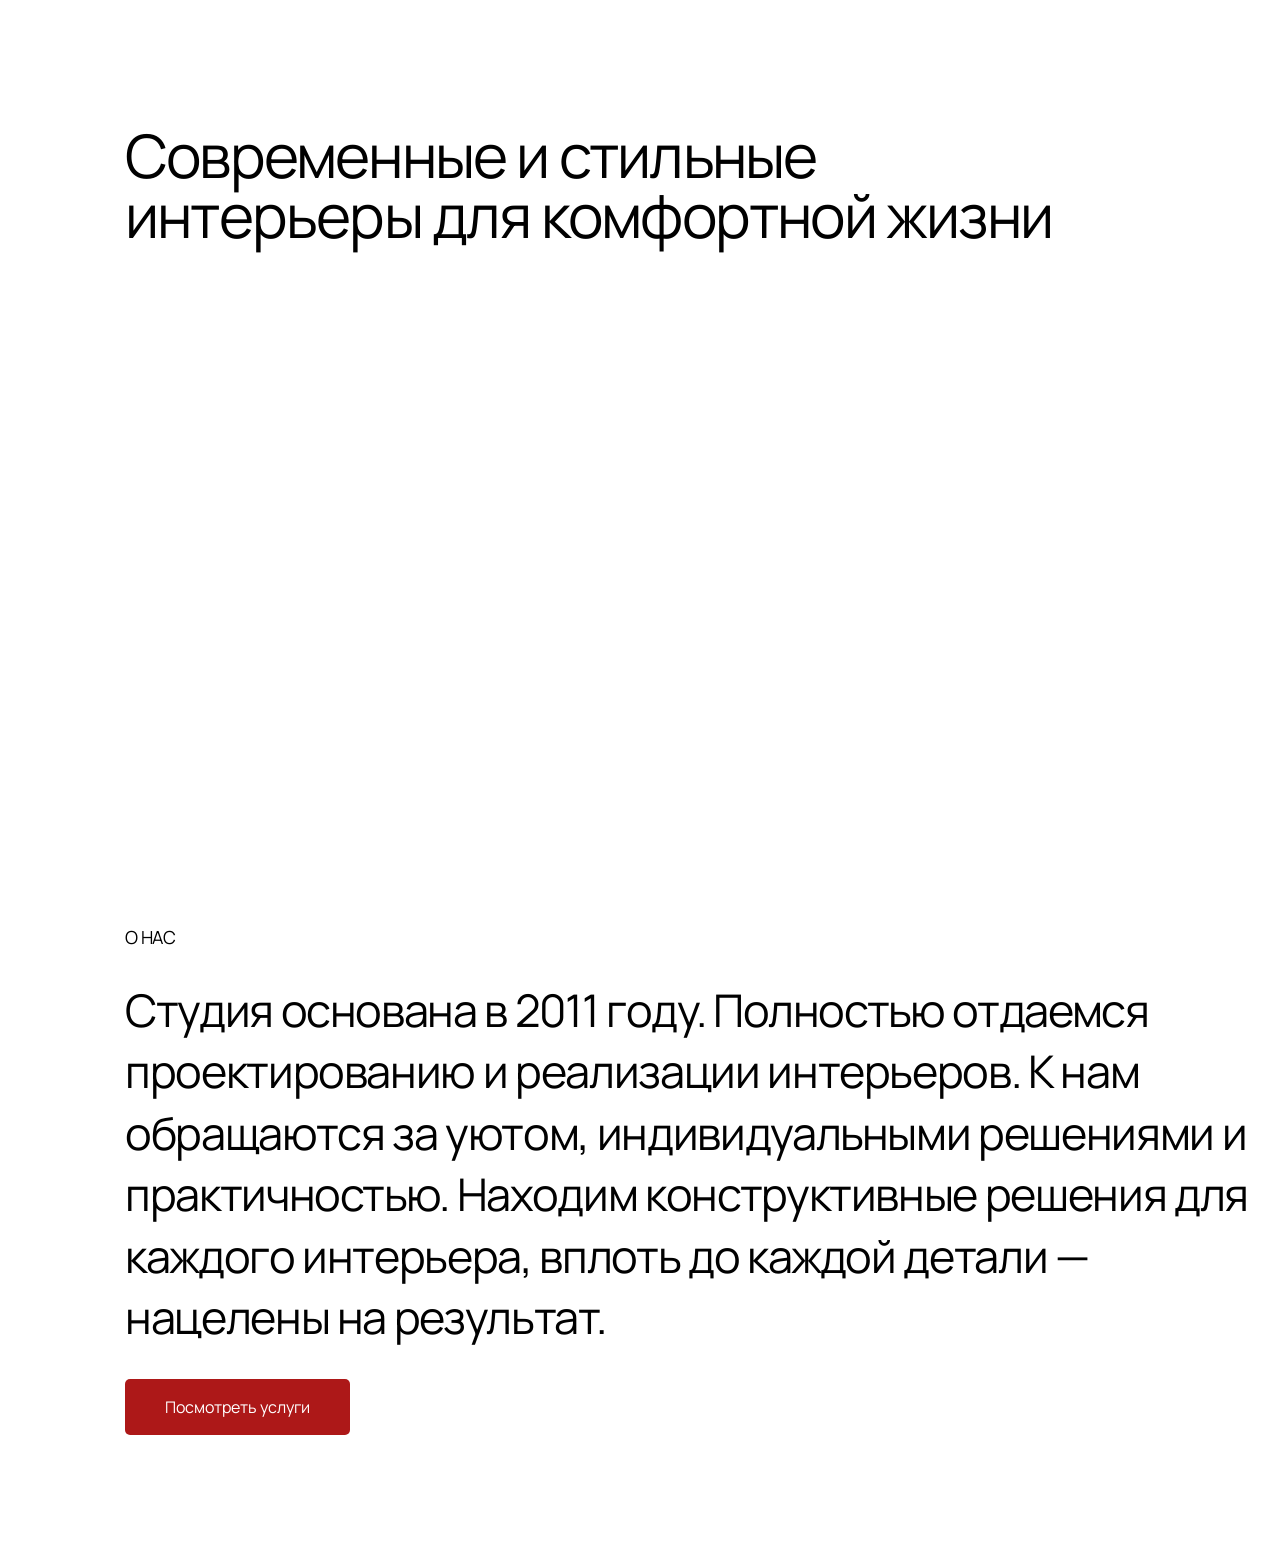
==== index.html @ d0209b39 "Add files via upload" ====
<!DOCTYPE html>
<html lang="ru">
  <head>
    <meta charset="UTF-8" />
    <title>Метрика</title>
    <link rel="preconnect" href="https://fonts.googleapis.com" />
    <link rel="preconnect" href="https://fonts.gstatic.com" crossorigin />
    <link
      href="https://fonts.googleapis.com/css2?family=Manrope&display=swap"
      rel="stylesheet"
    />
    <link rel="stylesheet" href="reset.css" />
    <link rel="stylesheet" href="main.css" />
  </head>
  <body>
    <div class="container">
      <h1 style="width: 956px">
        Современные и стильные интерьеры для комфортной жизни
      </h1>
      <div class="interior">
        <p class="image-text">
          Мы - команда квалифицированных дизайнеров и архитекторов, занимающихся
          разработкой и реализацией дизайн-проектов
        </p>
      </div>
      <h2 style="margin-top: 150px">О НАС</h2>
      <p class="description">
        Студия основана в 2011 году. Полностью отдаемся проектированию и
        реализации интерьеров. К нам обращаются за уютом, индивидуальными
        решениями и практичностью. Находим конструктивные решения для каждого
        интерьера, вплоть до каждой детали — нацелены на результат.
      </p>
      <a>Посмотреть услуги</a>
    </div>
  </body>
</html>
---- main.css ----
body {
  font-family: "Manrope", sans-serif;
  width: 100%;
  background: #f5f5f5;
}

.container {
  margin: 0 auto;
  width: 1400px;
  background: #fff;
  padding: 125px;
}

.interior {
  margin-top: 30px;
  padding-top: 379px;
  padding-left: 40px;
  height: 500px;
  width: 1150px;
  background-image: url(/resourses/interior.png);
}

.image-text {
  width: 430px;
  font-weight: 400;
  font-size: 20px;
  line-height: 27px;
  letter-spacing: -0.03em;
  color: #fff;
}

h1 {
  font-size: 60px;
  font-weight: 400;
  line-height: 60px;
  text-align: left;
  letter-spacing: -0.03em;
}

h2 {
  font-size: 18px;
  font-weight: 400;
  line-height: 25px;
  letter-spacing: -0.03em;
  text-align: left;
}

p.description {
  margin-top: 30px;
  font-size: 45px;
  font-weight: 400;
  line-height: 61.47px;
  letter-spacing: -0.03em;
  text-align: left;
}

a {
  margin-top: 30px;
  display: inline-block;
  padding: 20px 40px;
  border-radius: 5px;
  background-color: #ad1818;
  color: #fff;
}
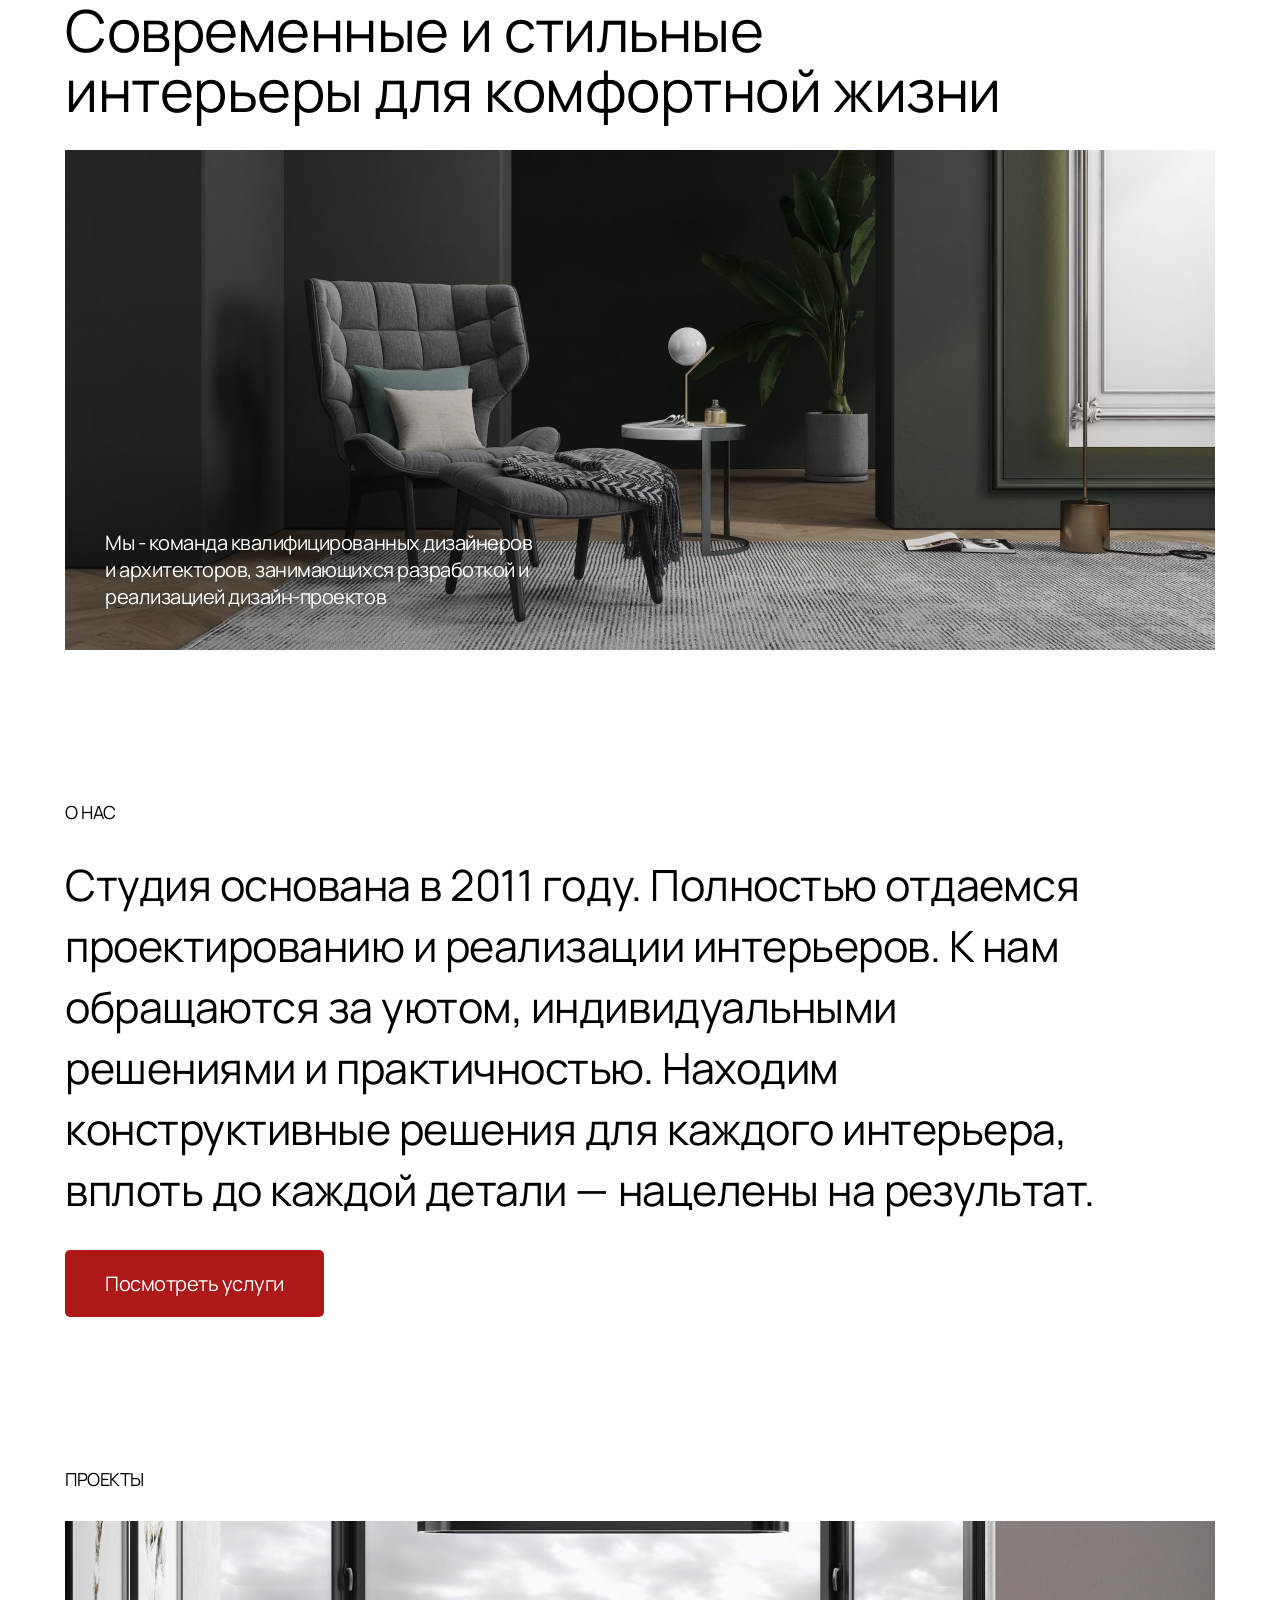
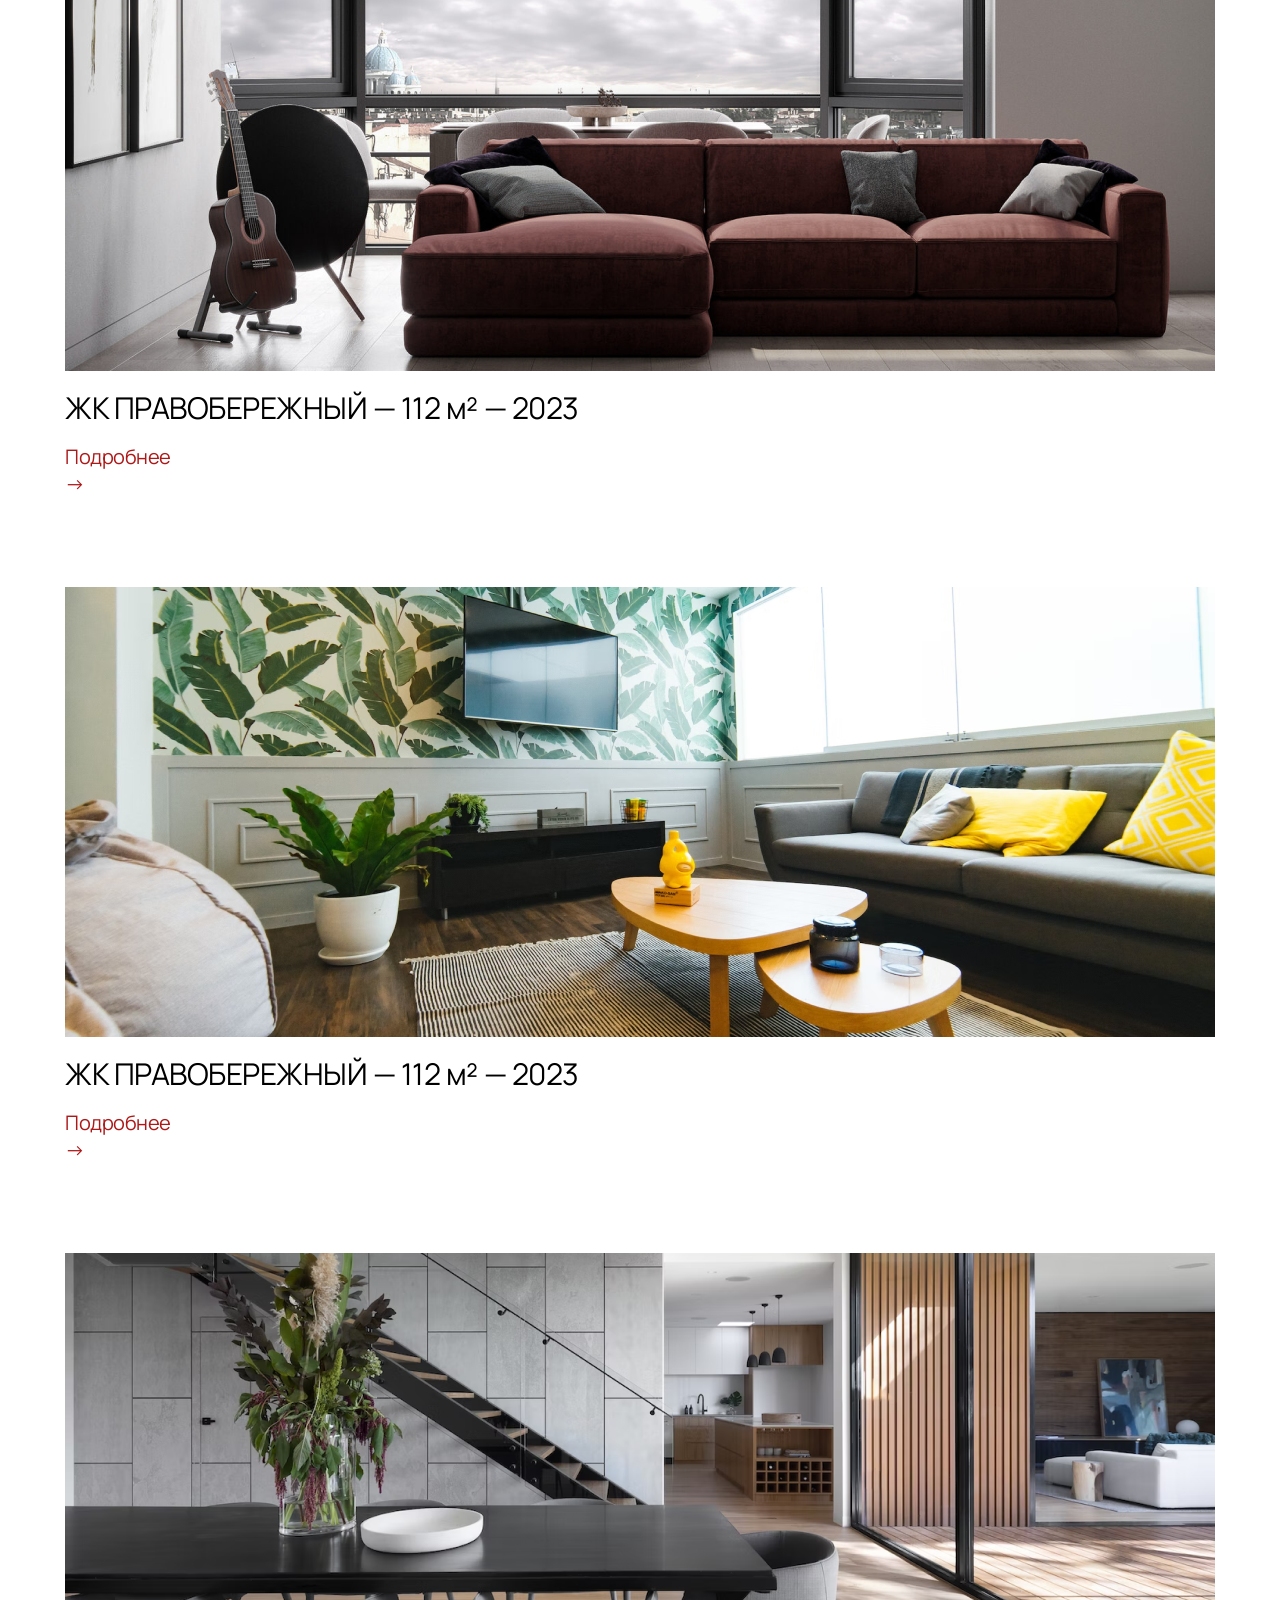
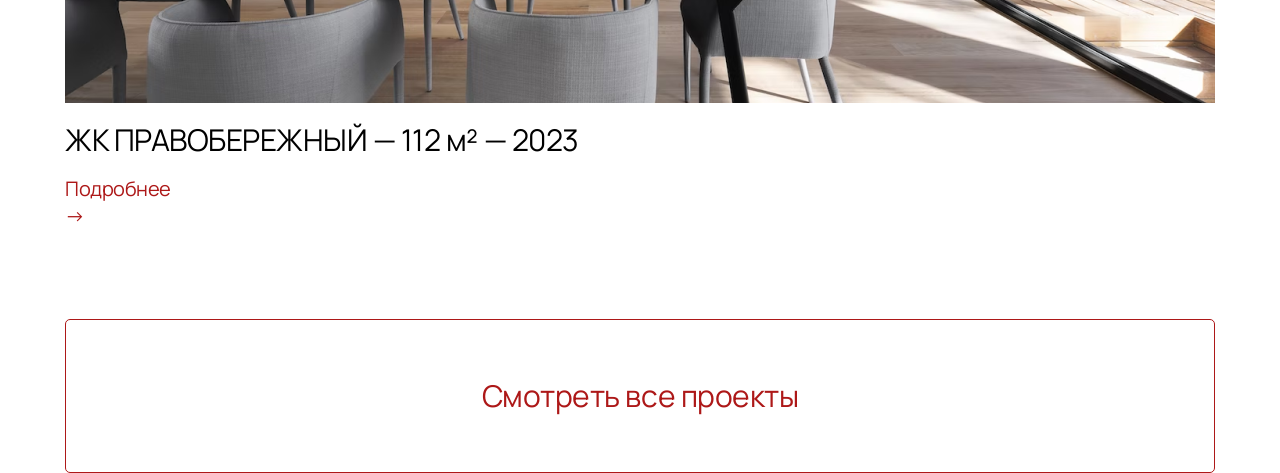
==== commit 8281d0c1: "Add files via upload" ====
--- a/index.html
+++ b/index.html
@@ -1,36 +1,72 @@
 <!DOCTYPE html>
 <html lang="ru">
-  <head>
-    <meta charset="UTF-8" />
-    <title>Метрика</title>
-    <link rel="preconnect" href="https://fonts.googleapis.com" />
-    <link rel="preconnect" href="https://fonts.gstatic.com" crossorigin />
-    <link
-      href="https://fonts.googleapis.com/css2?family=Manrope&display=swap"
-      rel="stylesheet"
-    />
-    <link rel="stylesheet" href="reset.css" />
-    <link rel="stylesheet" href="main.css" />
-  </head>
-  <body>
-    <div class="container">
-      <h1 style="width: 956px">
-        Современные и стильные интерьеры для комфортной жизни
-      </h1>
-      <div class="interior">
-        <p class="image-text">
-          Мы - команда квалифицированных дизайнеров и архитекторов, занимающихся
-          разработкой и реализацией дизайн-проектов
+
+<head>
+  <meta charset="UTF-8" />
+  <title>Метрика</title>
+  <link rel="preconnect" href="https://fonts.googleapis.com" />
+  <link rel="preconnect" href="https://fonts.gstatic.com" crossorigin />
+  <link href="https://fonts.googleapis.com/css2?family=Manrope:wght@200..800&display=swap" rel="stylesheet" />
+  <link rel="stylesheet" href="./style/reset.css" />
+  <link rel="stylesheet" href="./style/main.css" />
+</head>
+
+<body>
+  <main>
+
+    <section>
+      <div class="hero">
+        <h1>Современные и стильные интерьеры для комфортной жизни</h1>
+        <div class="hero__interior">
+          <p class="hero__text">Мы - команда квалифицированных дизайнеров и архитекторов, занимающихся разработкой и
+            реализацией
+            дизайн-проектов</p>
+        </div>
+      </div>
+    </section>
+
+    <section>
+      <div class="about">
+        <h2>О НАС</h2>
+        <p class="about__text">
+          Студия основана в 2011 году. Полностью отдаемся проектированию и реализации интерьеров. К нам обращаются за
+          уютом, индивидуальными решениями и практичностью. Находим конструктивные решения для каждого интерьера, вплоть
+          до каждой детали — нацелены на результат.
         </p>
+        <a class="about__btn" href="#">Посмотреть услуги</a>
       </div>
-      <h2 style="margin-top: 150px">О НАС</h2>
-      <p class="description">
-        Студия основана в 2011 году. Полностью отдаемся проектированию и
-        реализации интерьеров. К нам обращаются за уютом, индивидуальными
-        решениями и практичностью. Находим конструктивные решения для каждого
-        интерьера, вплоть до каждой детали — нацелены на результат.
-      </p>
-      <a>Посмотреть услуги</a>
-    </div>
-  </body>
-</html>
+    </section>
+
+
+    <section>
+      <div class="projects">
+        <h2>ПРОЕКТЫ</h2>
+        <ul class="">
+
+          <li class="projects__list">
+            <img class="projects__red-sofa" src="./img/red sofa.png" alt="">
+            <h3 class="projects__title">ЖК ПРАВОБЕРЕЖНЫЙ — 112 м² — 2023</h3>
+            <a class="projects__more" href="#">Подробнее →</a>
+          </li>
+
+          <li class="projects__list">
+            <img class="projects__bright-room" src="./img/bright room.png" alt="">
+            <h3 class="projects__title">ЖК ПРАВОБЕРЕЖНЫЙ — 112 м² — 2023</h3>
+            <a class="projects__more" href="#">Подробнее →</a>
+          </li>
+
+          <li class="projects__list">
+            <img class="projects__black-table" src="./img/black table.png" alt="">
+            <h3 class="projects__title">ЖК ПРАВОБЕРЕЖНЫЙ — 112 м² — 2023</h3>
+            <a class="projects__more" href="#">Подробнее →</a>
+          </li>
+        </ul>
+        <a class="projects__fullscreen-btn" href="#">Смотреть все проекты</a>
+      </div>
+    </section>
+
+
+  </main>
+</body>
+
+</html>
--- a/style/main.css
+++ b/style/main.css
@@ -0,0 +1,130 @@
+body {
+  width: 100%;
+  background-color: #f5f5f5;
+  font-family: "Manrope", serif;
+  letter-spacing: -0.03em;
+}
+
+main {
+  background-color: white;
+}
+
+.hero {
+  max-width: 1150px;
+  margin: 0 auto;
+}
+
+h1 {
+  width: 956px;
+  height: 120px;
+  font-weight: 400;
+  font-size: 58px;
+  line-height: 60px;
+}
+
+h2 {
+  margin-top: 150px;
+  font-size: 18px;
+  font-weight: 400;
+  line-height: 24px;
+}
+
+h3 {
+  margin-top: 15px;
+  width: 515px;
+  font-weight: 400;
+  font-size: 30px;
+  line-height: 40px;
+}
+
+.hero__interior {
+  margin-top: 30px;
+  background-image: url(/img/Rectangle\ 1.png);
+  width: 1150px;
+  height: 500px;
+}
+
+.hero__text {
+  padding-top: 379px;
+  padding-left: 40px;
+  width: 430px;
+
+  line-height: 27px;
+  font-weight: 400;
+  font-size: 20px;
+
+  color: #fff;
+}
+
+.about {
+  max-width: 1150px;
+  margin: 0 auto;
+
+}
+
+.about__text {
+  margin-top: 30px;
+  width: 1048px;
+  height: 366px;
+  font-weight: 400;
+  font-size: 43px;
+  line-height: 61px;
+}
+
+.about__btn {
+  display: inline-block;
+  margin-top: 30px;
+  padding: 20px 40px;
+  border-radius: 5px;
+  font-size: 20px;
+  line-height: 27px;
+  background-color: #AD1818;
+  color: white;
+  text-decoration: none;
+}
+
+.projects {
+  max-width: 1150px;
+  margin: 0 auto;
+}
+
+.projects__list:first-child {
+  margin-top: 30px;
+}
+
+.projects__list {
+  margin-top: 90px;
+}
+
+.projects__more {
+  display: block;
+  margin-top: 15px;
+  width: 127px;
+  font-weight: 400;
+  font-size: 20px;
+  line-height: 27px;
+  text-decoration: none;
+  color: #AD1818;
+}
+
+.projects__fullscreen-btn {
+  display: block;
+
+  margin-top: 90px;
+  padding: 56px;
+
+  border: 1px solid #AD1818;
+  border-radius: 5px;
+  font-size: 30px;
+  line-height: 40px;
+  text-align: center;
+  color: #AD1818;
+  text-decoration: none;
+  background-color: white;
+}
+
+.projects__fullscreen-btn:hover {
+
+  color: white;
+  background-color: #AD1818;
+}
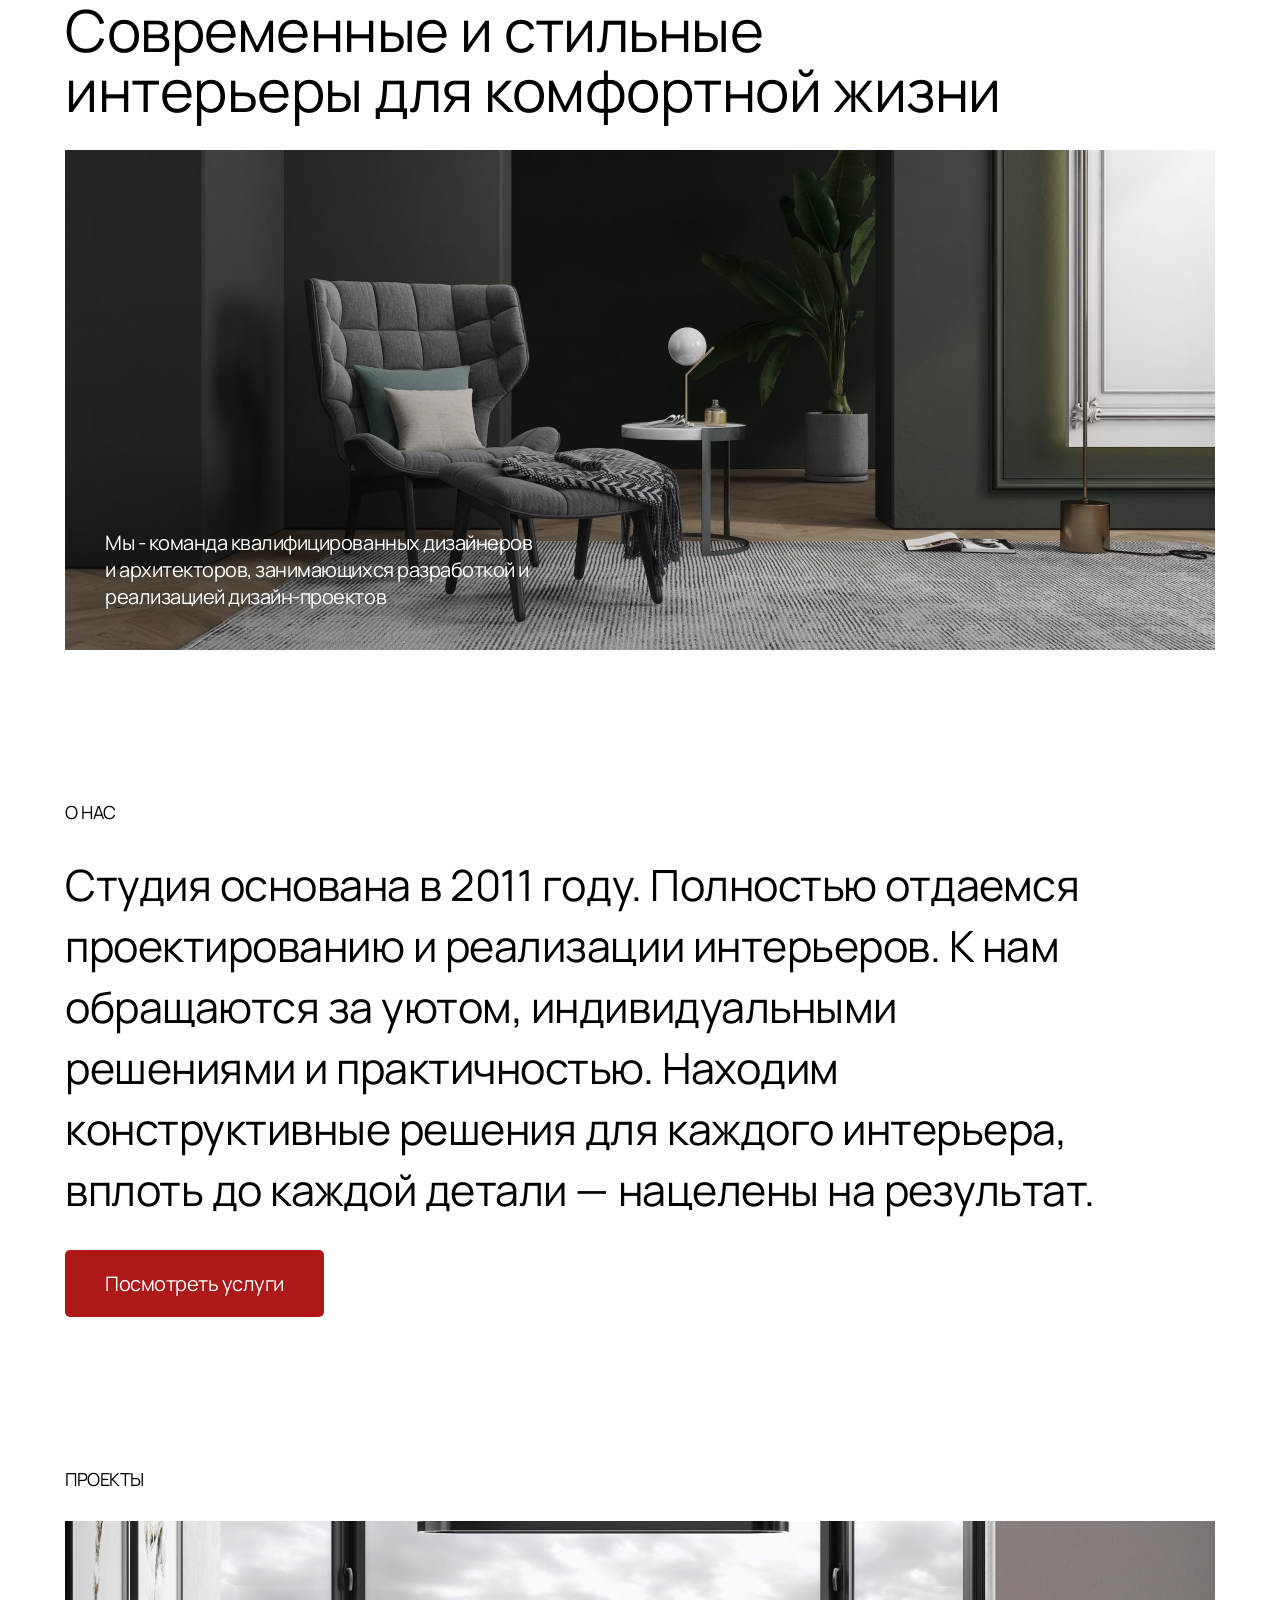
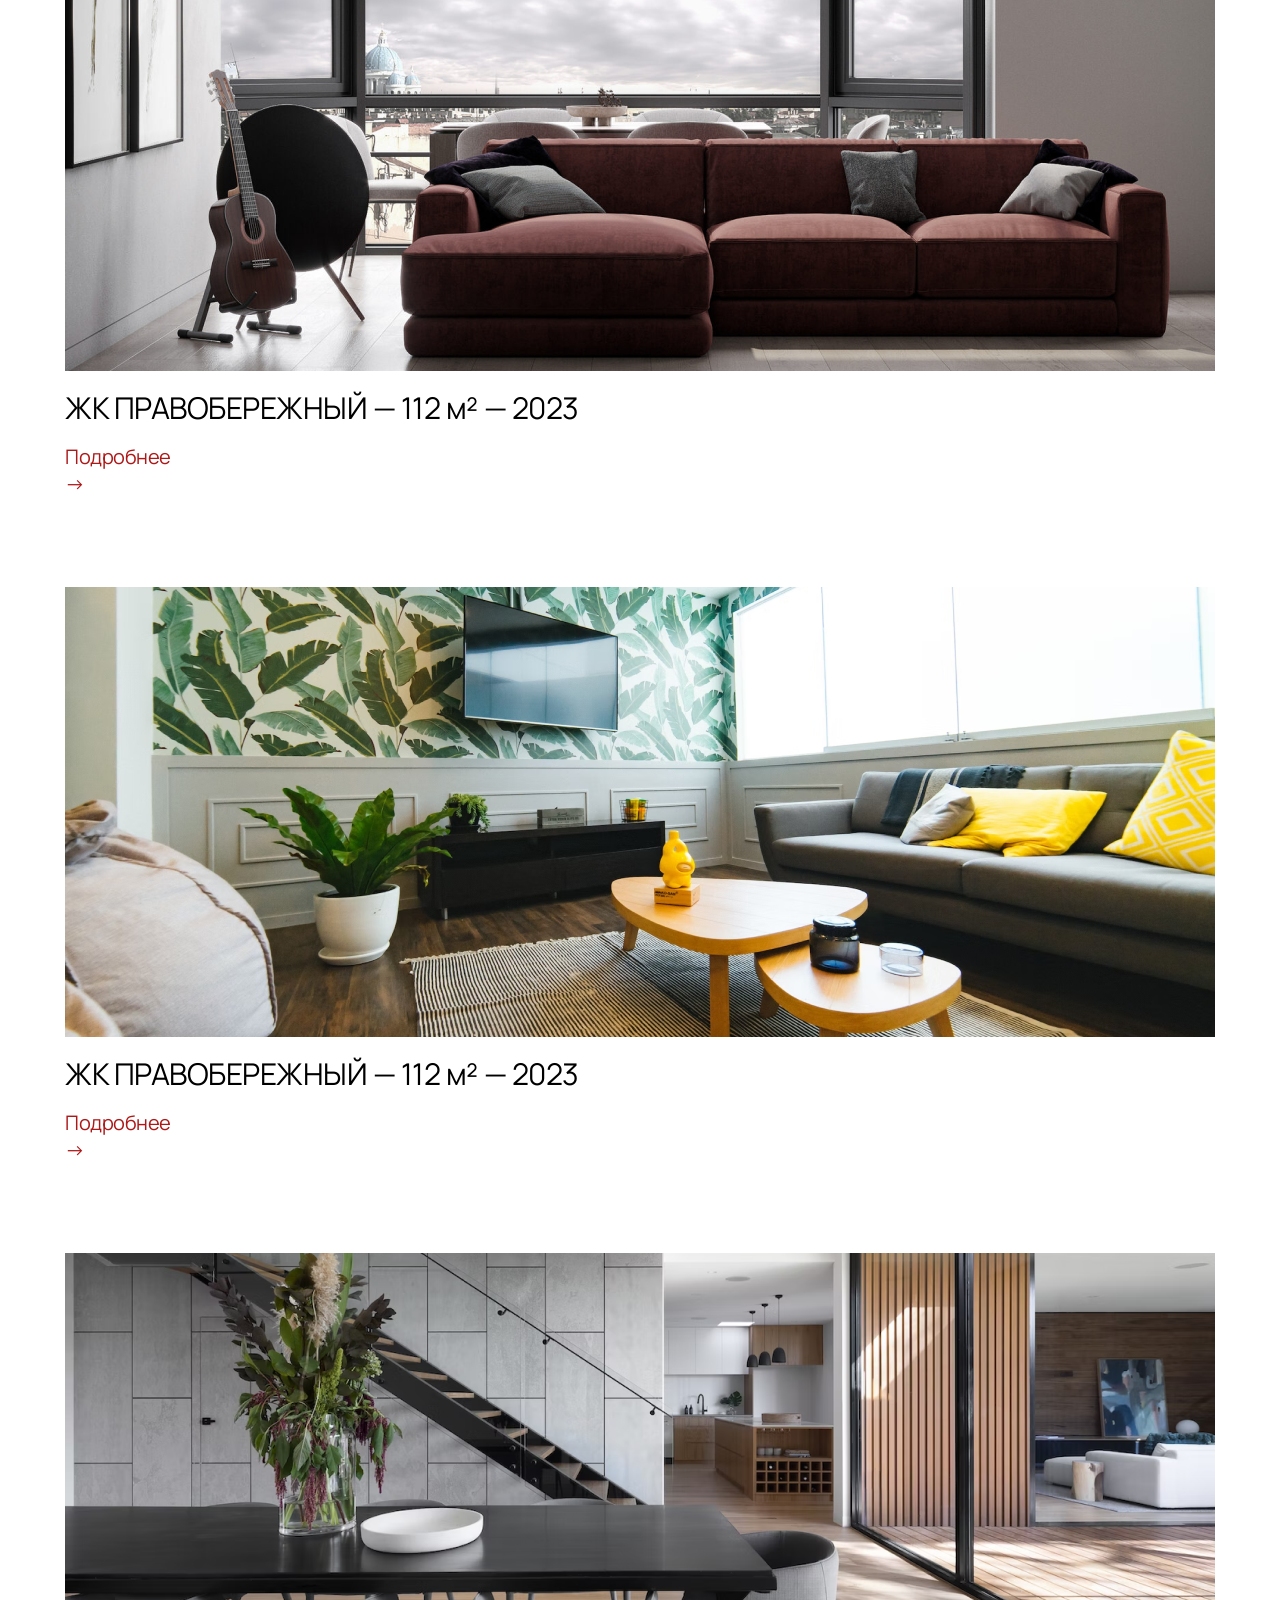
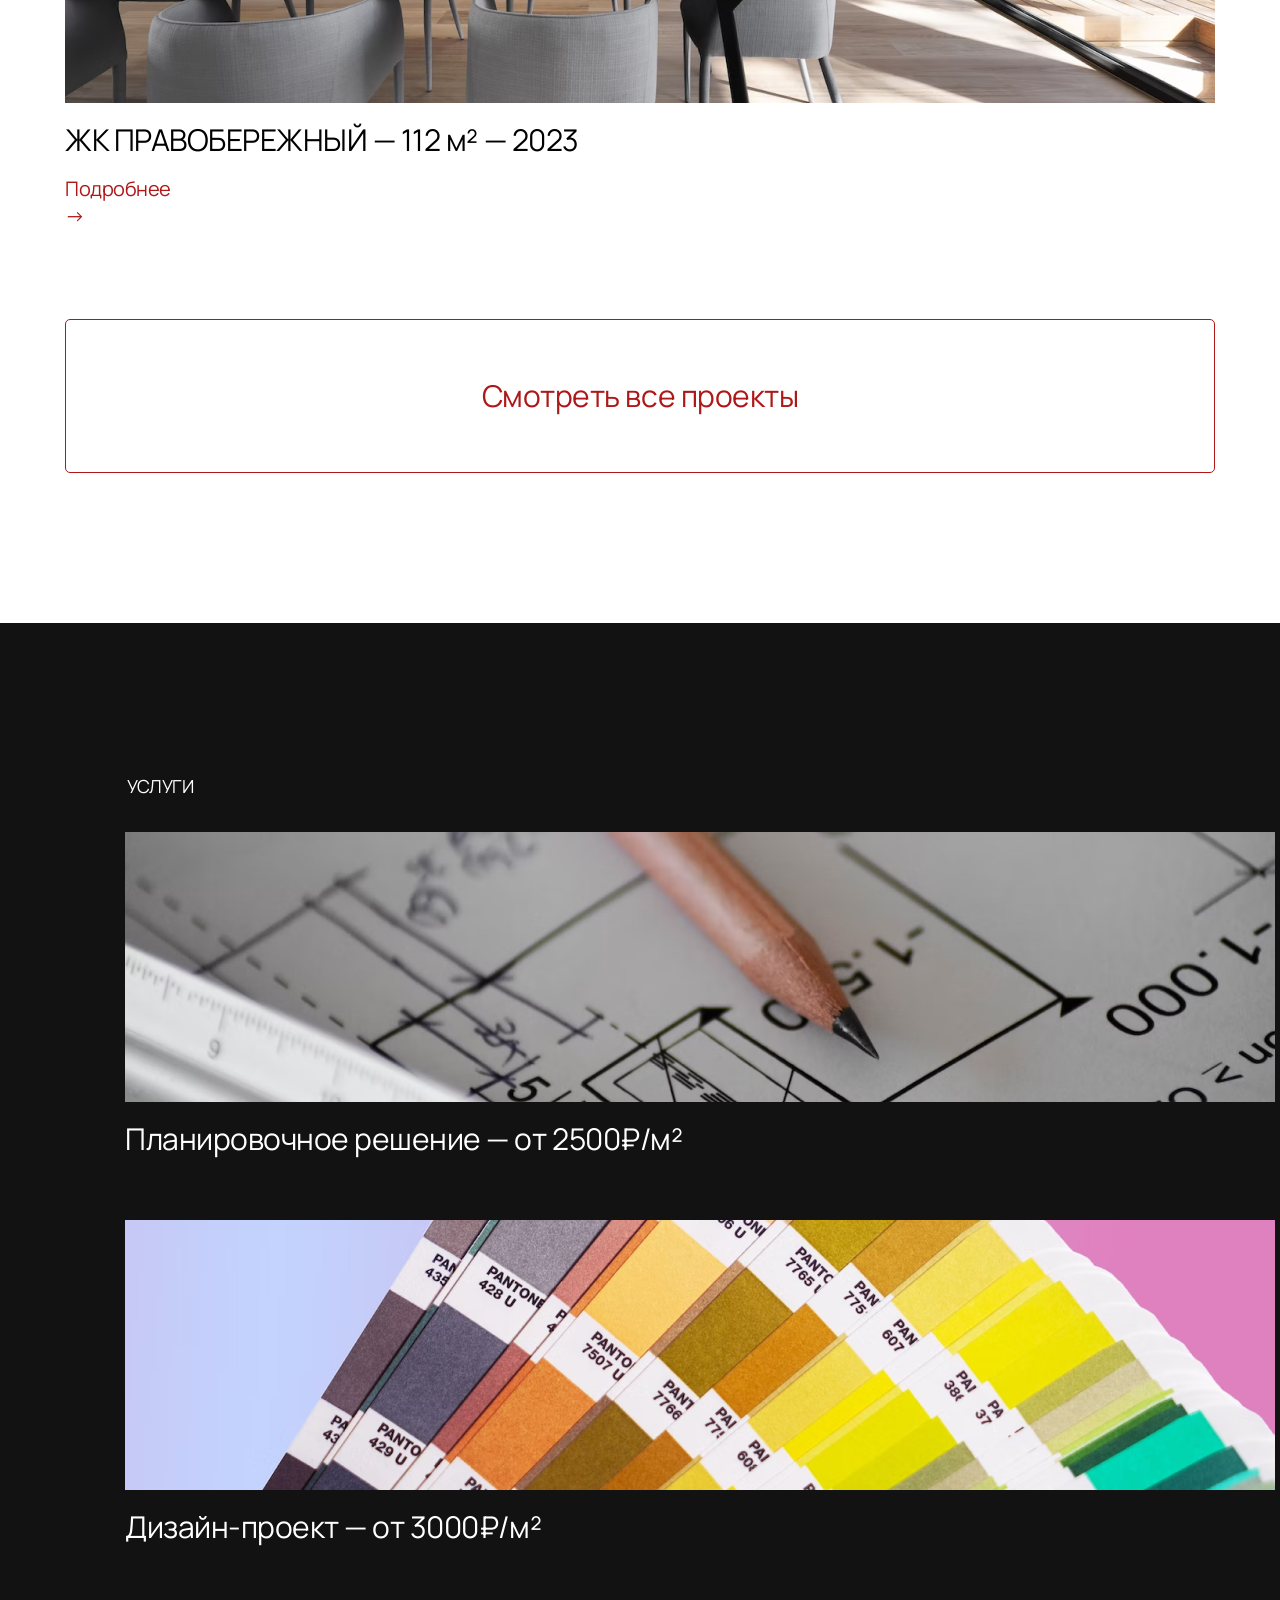
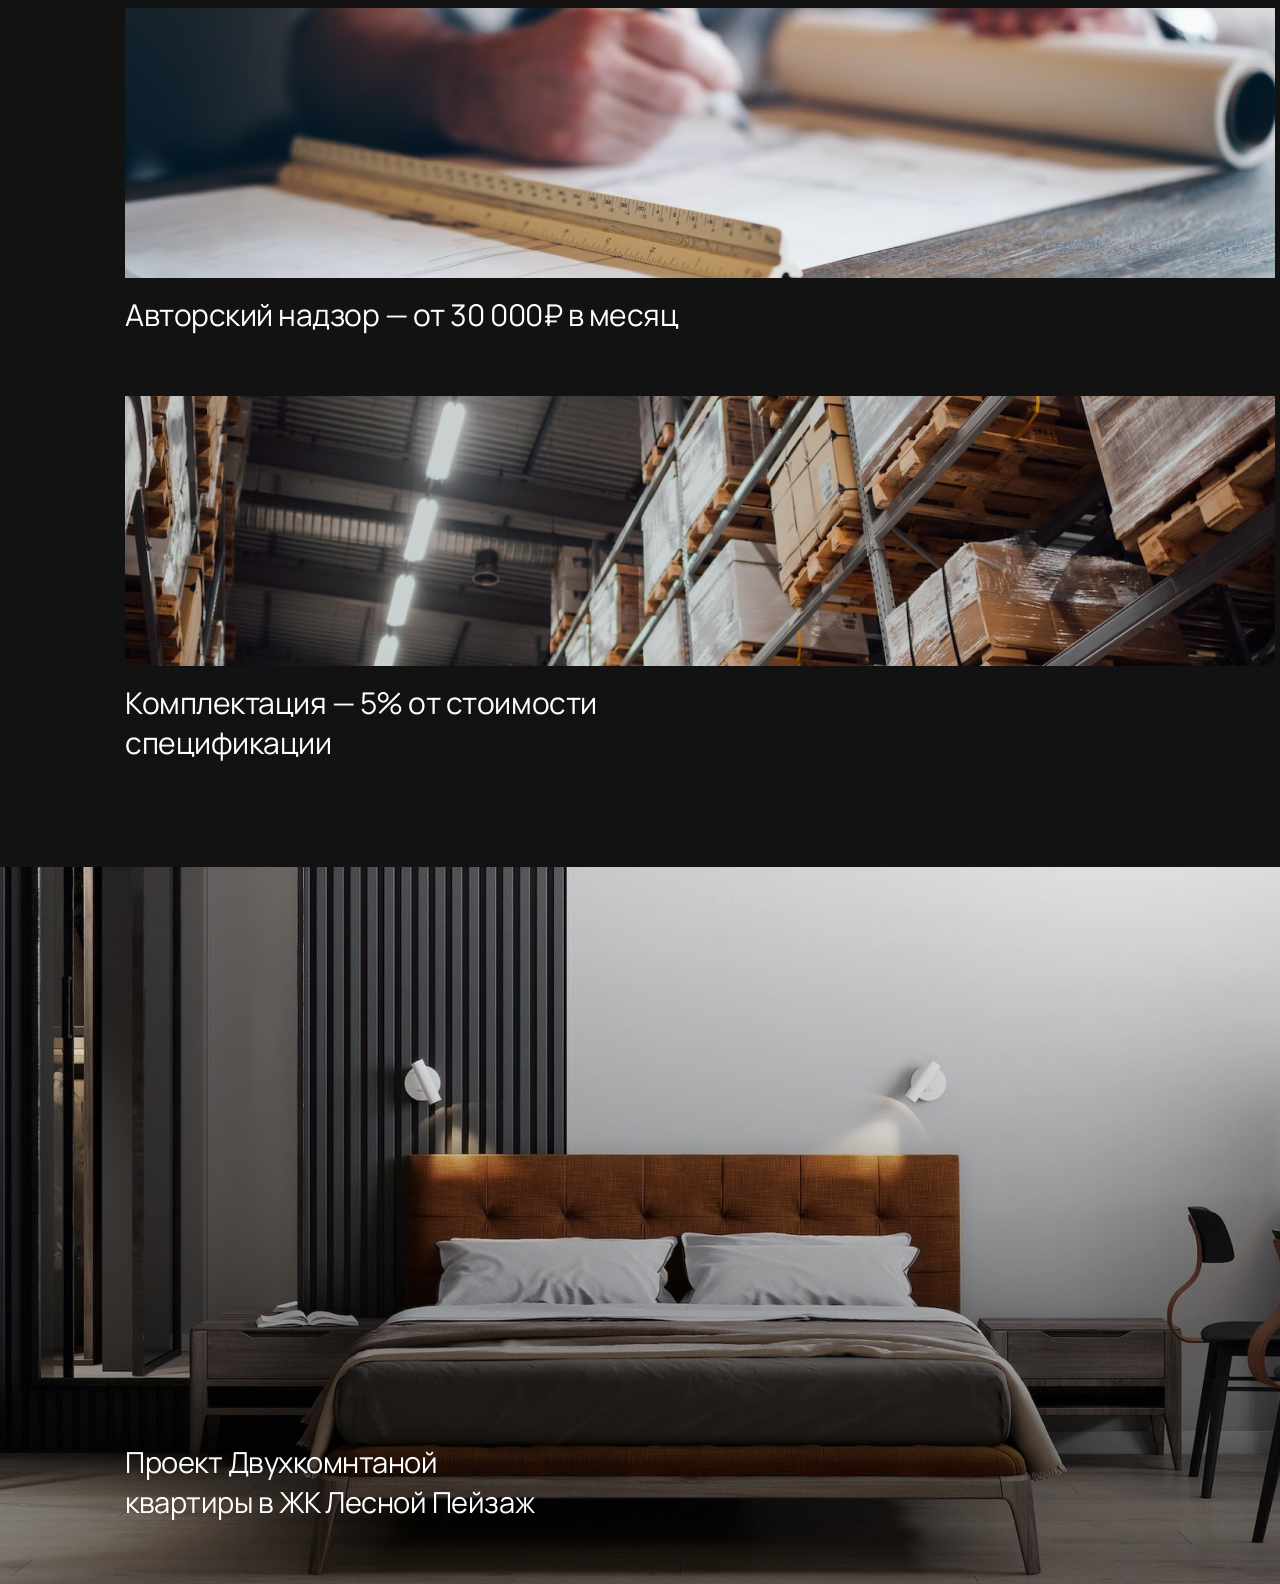
==== commit 1344c149: "Add files via upload" ====
--- a/index.html
+++ b/index.html
@@ -65,6 +65,42 @@
       </div>
     </section>
 
+    <section class="services__background">
+      <div class="services">
+        <h2 class="services-title">УСЛУГИ</h2>
+
+        <ul class="">
+
+          <li class="services__list">
+            <img src="/img/pencil.png" alt="">
+            <p class="services__list-text">Планировочное решение — от 2500₽/м²</p>
+          </li>
+
+          <li class="services__list">
+            <img src="/img/color.png" alt="">
+            <p class="services__list-text">Дизайн-проект — от 3000₽/м²</p>
+          </li>
+
+          <li class="services__list">
+            <img src="/img/drawingl.png" alt="">
+            <p class="services__list-text">Авторский надзор — от 30 000₽ в месяц</p>
+          </li>
+
+          <li class="services__list">
+            <img src="/img/warehouse.png" alt="">
+            <p class="services__list-text">Комплектация — 5% от стоимости спецификации</p>
+          </li>
+
+        </ul>
+
+      </div>
+    </section>
+
+    <section>
+      <div class="bed">
+        <h3 class="bed__text-img">Проект Двухкомнтаной квартиры в ЖК Лесной Пейзаж</h3>
+      </div>
+    </section>
 
   </main>
 </body>
--- a/style/main.css
+++ b/style/main.css
@@ -27,7 +27,9 @@
   font-size: 18px;
   font-weight: 400;
   line-height: 24px;
+
 }
+
 
 h3 {
   margin-top: 15px;
@@ -37,9 +39,14 @@
   line-height: 40px;
 }
 
+
+h3:last-child {
+  margin: 0;
+}
+
 .hero__interior {
   margin-top: 30px;
-  background-image: url(/img/Rectangle\ 1.png);
+  background-image: url(../img/armchair.png);
   width: 1150px;
   height: 500px;
 }
@@ -55,6 +62,8 @@
 
   color: #fff;
 }
+
+
 
 .about {
   max-width: 1150px;
@@ -82,6 +91,8 @@
   color: white;
   text-decoration: none;
 }
+
+
 
 .projects {
   max-width: 1150px;
@@ -111,6 +122,7 @@
   display: block;
 
   margin-top: 90px;
+  margin-bottom: 150px;
   padding: 56px;
 
   border: 1px solid #AD1818;
@@ -124,7 +136,62 @@
 }
 
 .projects__fullscreen-btn:hover {
-
   color: white;
   background-color: #AD1818;
+}
+
+
+
+.services {
+  width: 1400px;
+
+  height: 1844px;
+  margin: 0 auto;
+  color: white;
+  background-color: #121212;
+}
+
+.services-title {
+  padding-left: 127px;
+  padding-top: 151px;
+}
+
+.services__list:first-child {
+  margin-top: 34px;
+}
+
+.services__list {
+  margin-top: 60px;
+  padding-left: 125px;
+}
+
+.services__list-text {
+  margin-top: 15px;
+  width: 678px;
+  height: 41px;
+  font-weight: 400;
+  font-size: 30px;
+  line-height: 40px;
+}
+
+
+
+
+.bed {
+  margin: 0 auto;
+  width: 1400px;
+  height: 717px;
+  background-image: url(../img/bed.png);
+}
+
+
+.bed__text-img {
+  width: 443px;
+  padding-top: 575px;
+  padding-left: 125px;
+  font-weight: 400;
+  font-size: 29px;
+  line-height: 40px;
+  color: white;
+
 }
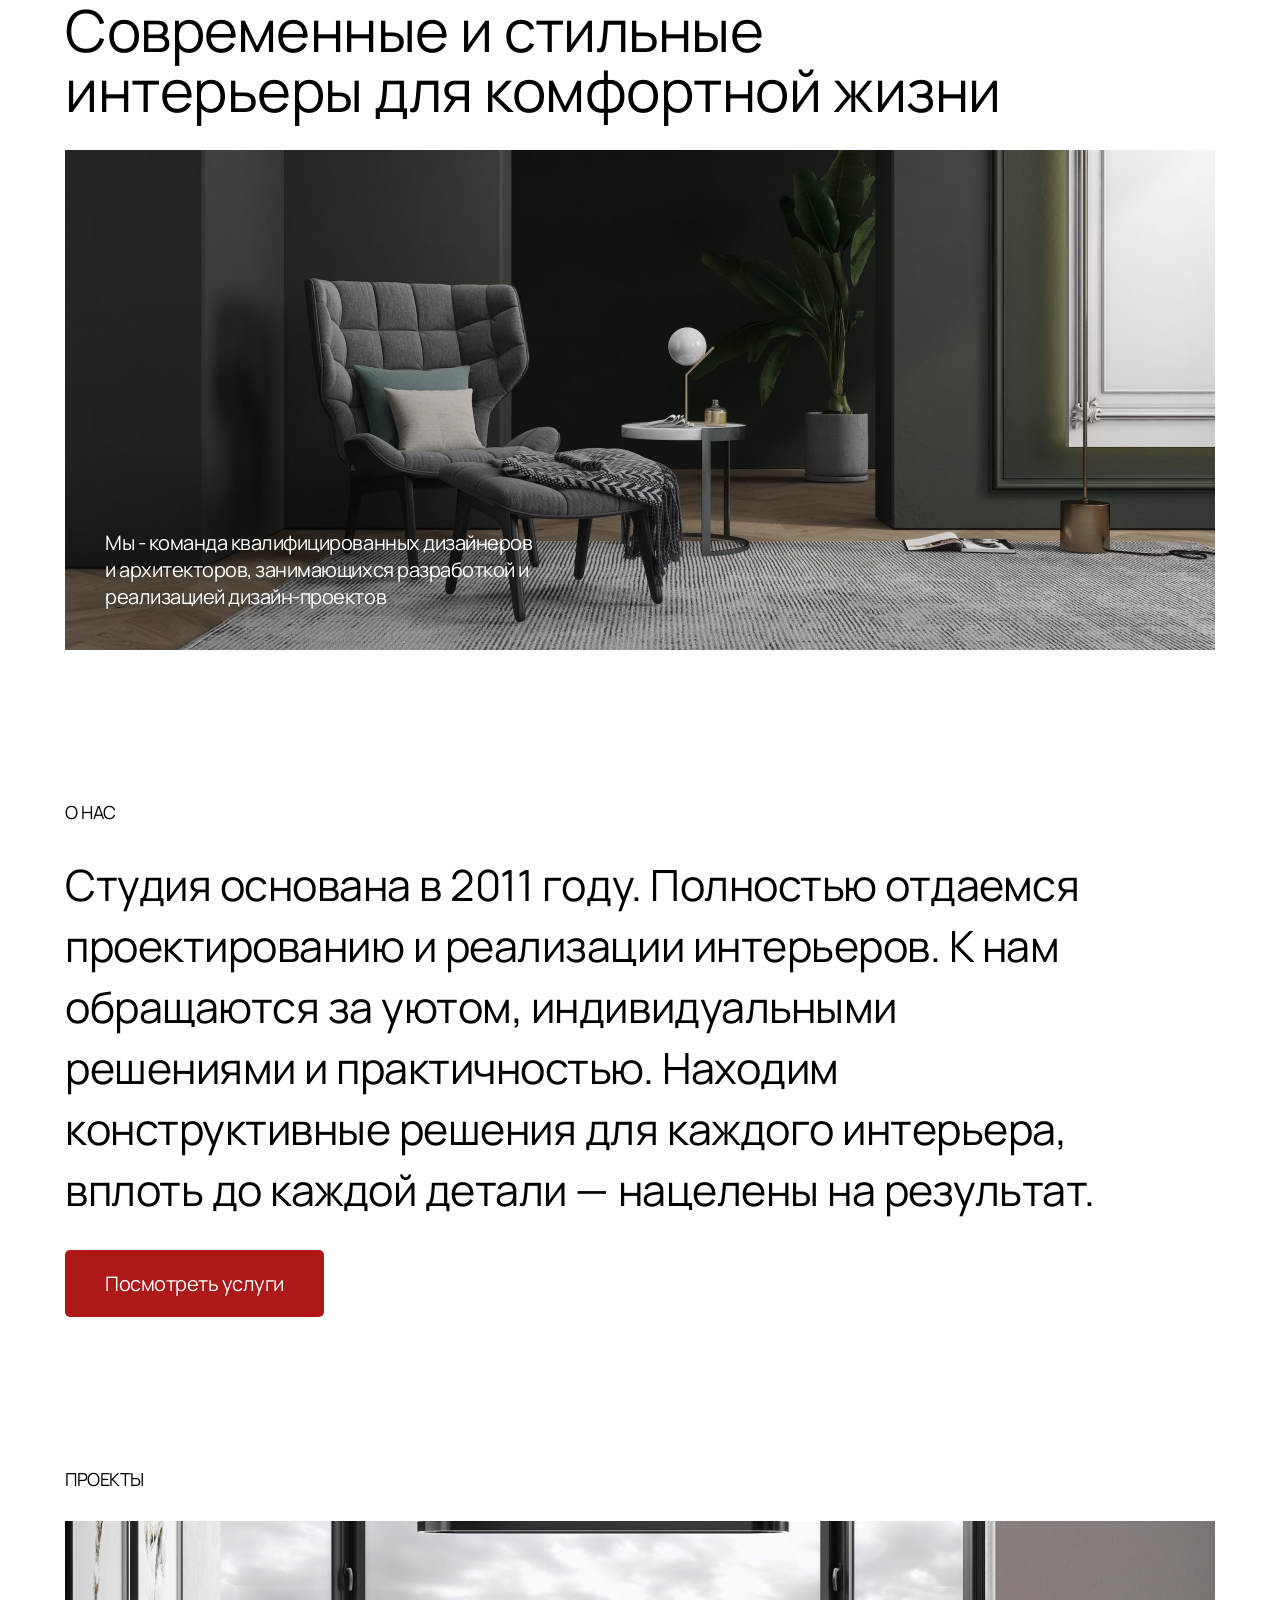
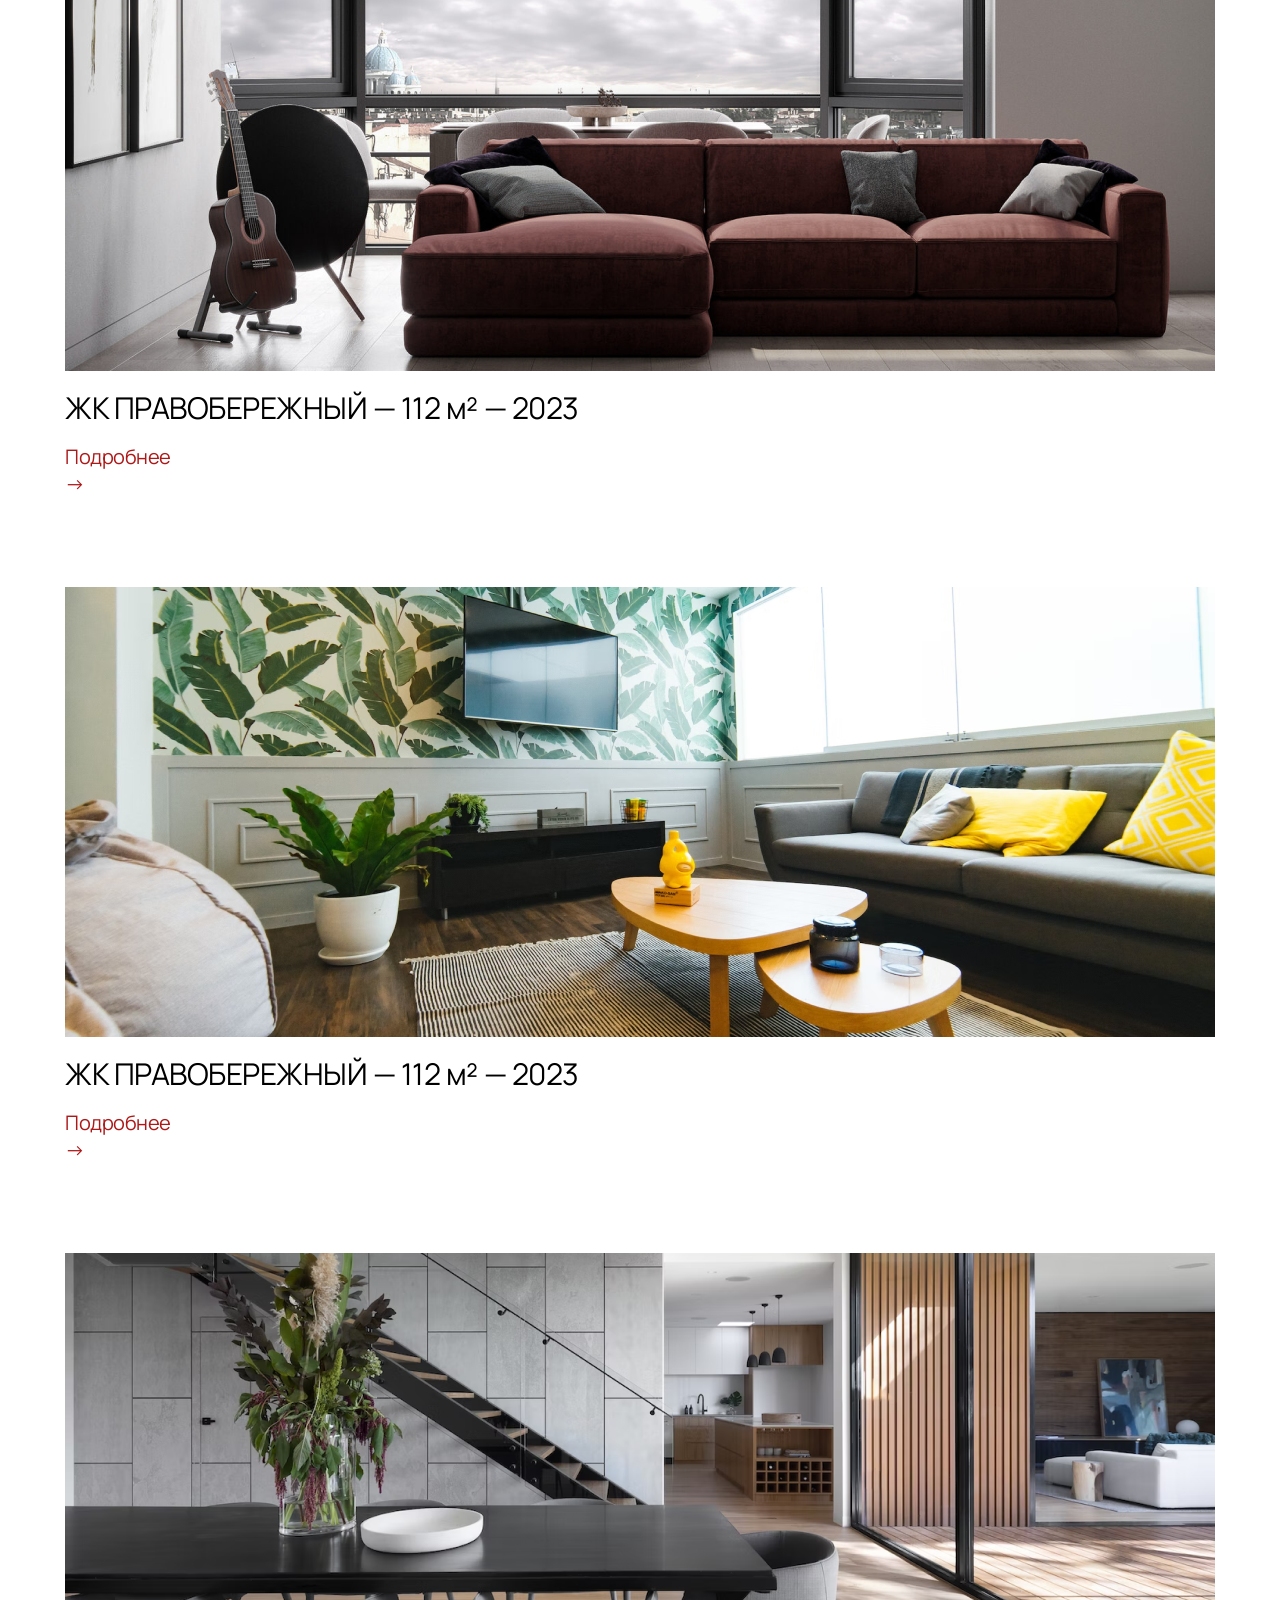
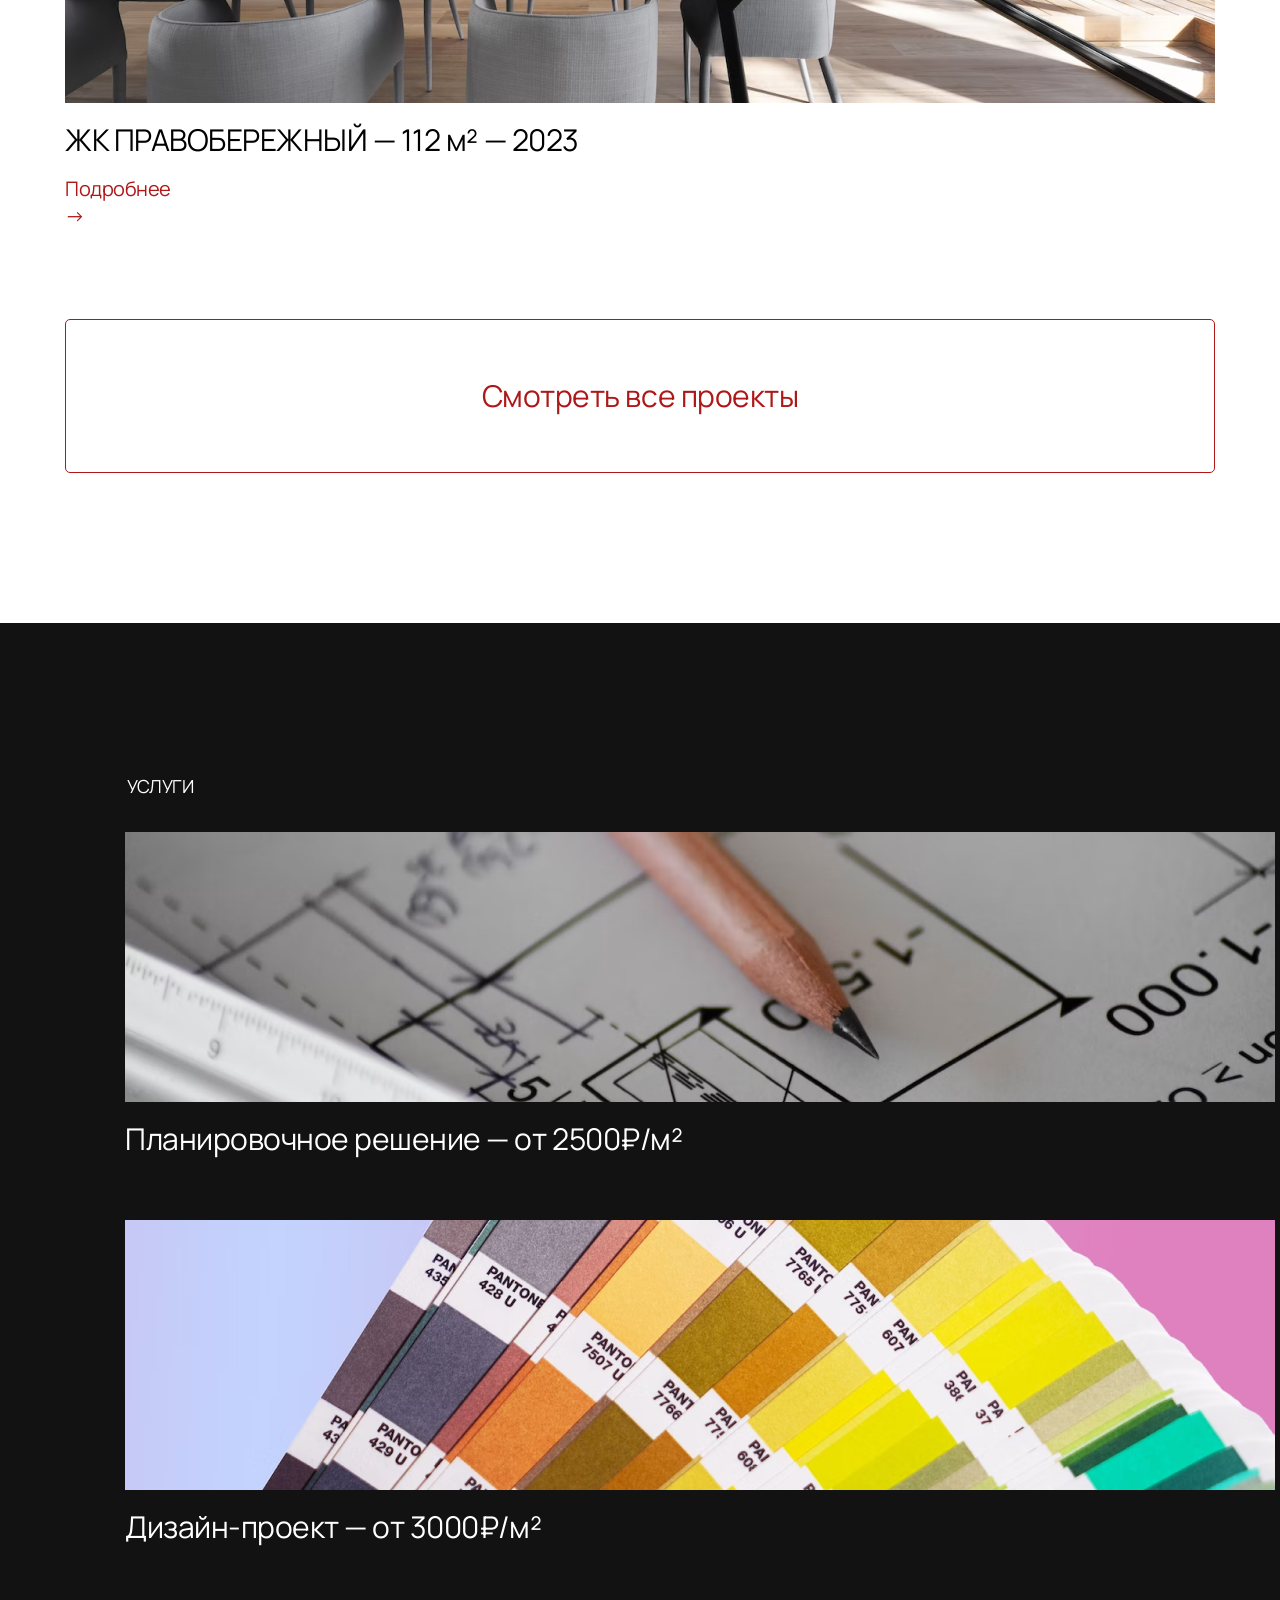
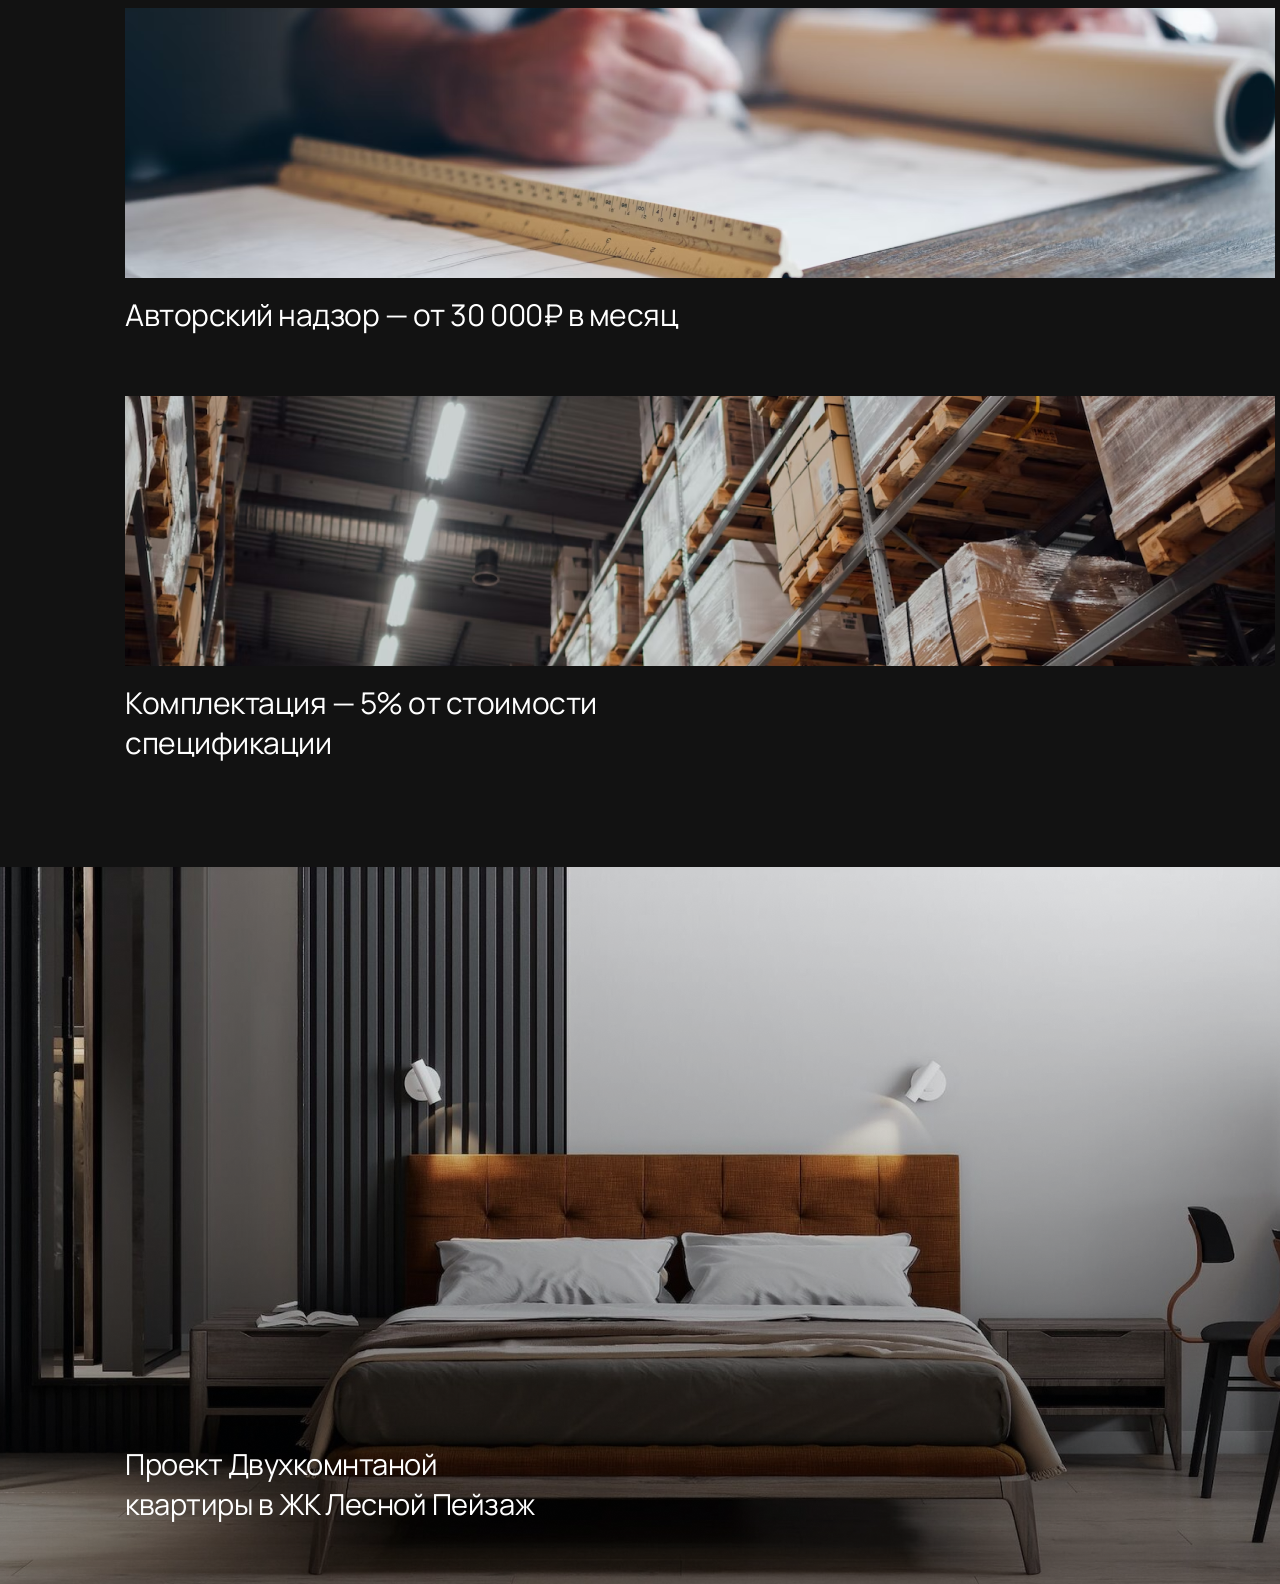
==== commit 9bc47b53: "Add files via upload" ====
--- a/index.html
+++ b/index.html
@@ -18,7 +18,8 @@
       <div class="hero">
         <h1>Современные и стильные интерьеры для комфортной жизни</h1>
         <div class="hero__interior">
-          <p class="hero__text">Мы - команда квалифицированных дизайнеров и архитекторов, занимающихся разработкой и
+          <p class="hero__interior-text">Мы - команда квалифицированных дизайнеров и архитекторов, занимающихся
+            разработкой и
             реализацией
             дизайн-проектов</p>
         </div>
@@ -72,22 +73,22 @@
         <ul class="">
 
           <li class="services__list">
-            <img src="/img/pencil.png" alt="">
+            <img class="services__list-img" src="./img/pencil.png" alt="">
             <p class="services__list-text">Планировочное решение — от 2500₽/м²</p>
           </li>
 
           <li class="services__list">
-            <img src="/img/color.png" alt="">
+            <img class="services__list-img" src="./img/color.png" alt="">
             <p class="services__list-text">Дизайн-проект — от 3000₽/м²</p>
           </li>
 
           <li class="services__list">
-            <img src="/img/drawingl.png" alt="">
+            <img class="services__list-img" src="./img/drawingl.png" alt="">
             <p class="services__list-text">Авторский надзор — от 30 000₽ в месяц</p>
           </li>
 
           <li class="services__list">
-            <img src="/img/warehouse.png" alt="">
+            <img class="services__list-img" src="./img/warehouse.png" alt="">
             <p class="services__list-text">Комплектация — 5% от стоимости спецификации</p>
           </li>
 
--- a/style/main.css
+++ b/style/main.css
@@ -45,15 +45,17 @@
 }
 
 .hero__interior {
+  position: relative;
   margin-top: 30px;
   background-image: url(../img/armchair.png);
   width: 1150px;
   height: 500px;
 }
 
-.hero__text {
-  padding-top: 379px;
-  padding-left: 40px;
+.hero__interior-text {
+  position: absolute;
+  left: 40px;
+  bottom: 40px;
   width: 430px;
 
   line-height: 27px;
@@ -178,6 +180,7 @@
 
 
 .bed {
+  position: relative;
   margin: 0 auto;
   width: 1400px;
   height: 717px;
@@ -186,9 +189,11 @@
 
 
 .bed__text-img {
+  position: absolute;
+  left: 125px;
+  bottom: 60px;
   width: 443px;
-  padding-top: 575px;
-  padding-left: 125px;
+
   font-weight: 400;
   font-size: 29px;
   line-height: 40px;
